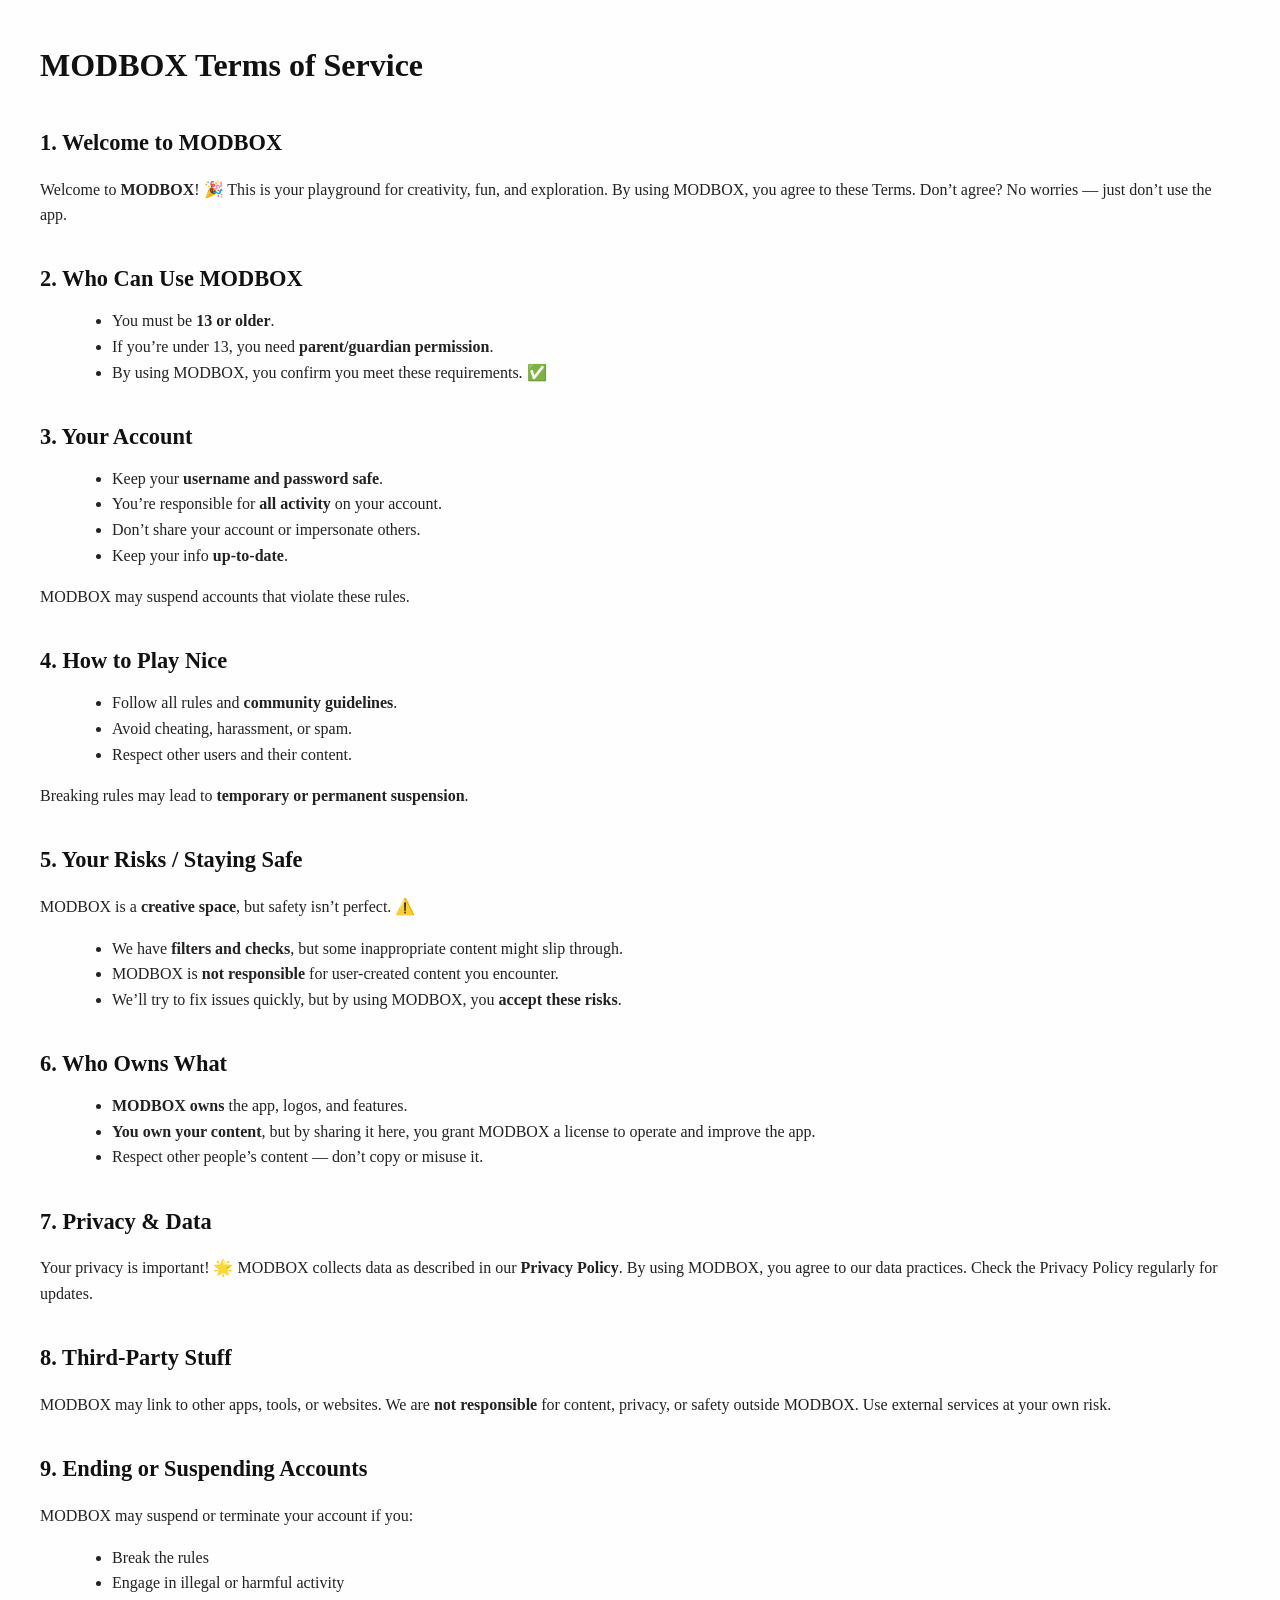
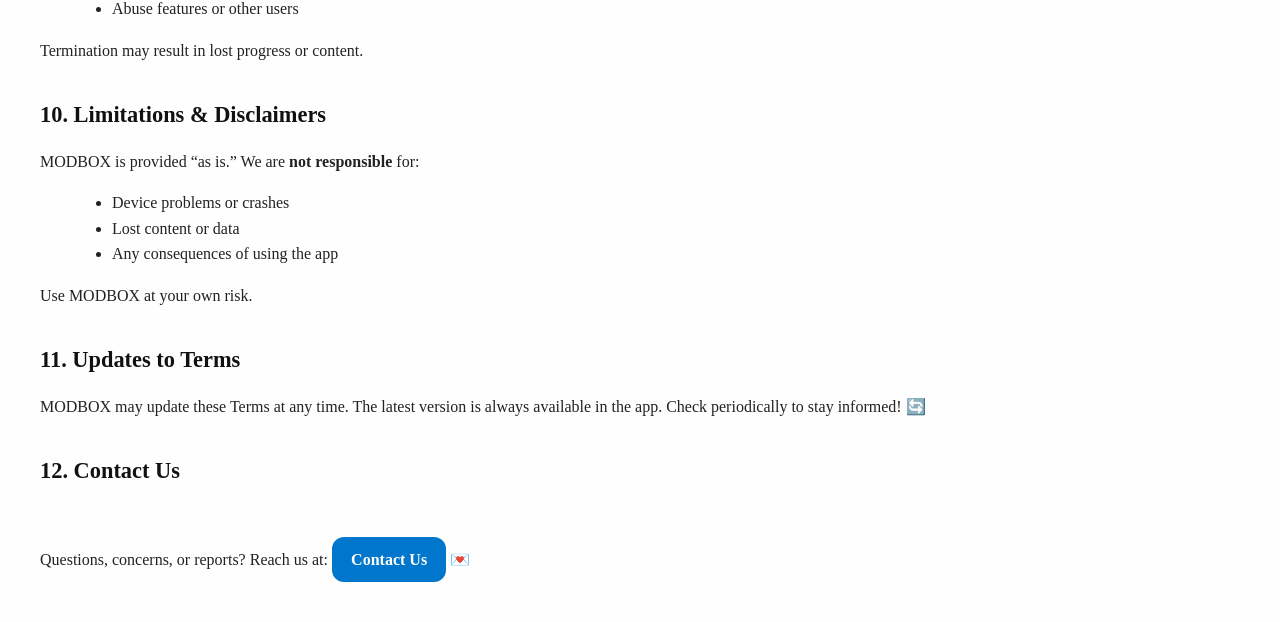
==== client/src/notices/terms_of_service.html @ b89767fa "Create terms_of_service.html" ====
<!DOCTYPE html>
<html lang="en">
<head>
    <meta charset="UTF-8">
    <meta name="viewport" content="width=device-width, initial-scale=1.0">
    <title>MODBOX - Terms of Service</title>
    <script>
        document.body.style.fontFamily = "Arial, sans-serif";
    </script>
    <style>
        body {
            margin: 40px;
            line-height: 1.6;
            color: #222;
            background-color: #fefefe;
        }
        h1, h2 {
            color: #111;
        }
        h1 {
            font-size: 2em;
            margin-bottom: 0.5em;
        }
        h2 {
            font-size: 1.4em;
            margin-top: 1.5em;
            margin-bottom: 0.5em;
        }
        p {
            margin-bottom: 1em;
        }
        ul {
            margin: 0.5em 0 1em 2em;
        }
        a.button {
            display: inline-block;
            margin-top: 2em;
            padding: 0.6em 1.2em;
            background-color: #0077cc;
            color: white;
            text-decoration: none;
            border-radius: 12px;
            font-weight: bold;
        }
        a.button:hover {
            background-color: #005fa3;
        }
    </style>
</head>
<body>
    <h1>MODBOX Terms of Service</h1>

    <h2>1. Welcome to MODBOX</h2>
    <p>Welcome to <strong>MODBOX</strong>! 🎉 This is your playground for creativity, fun, and exploration. By using MODBOX, you agree to these Terms. Don’t agree? No worries — just don’t use the app.</p>

    <h2>2. Who Can Use MODBOX</h2>
    <ul>
        <li>You must be <strong>13 or older</strong>.</li>
        <li>If you’re under 13, you need <strong>parent/guardian permission</strong>.</li>
        <li>By using MODBOX, you confirm you meet these requirements. ✅</li>
    </ul>

    <h2>3. Your Account</h2>
    <ul>
        <li>Keep your <strong>username and password safe</strong>.</li>
        <li>You’re responsible for <strong>all activity</strong> on your account.</li>
        <li>Don’t share your account or impersonate others.</li>
        <li>Keep your info <strong>up-to-date</strong>.</li>
    </ul>
    <p>MODBOX may suspend accounts that violate these rules.</p>

    <h2>4. How to Play Nice</h2>
    <ul>
        <li>Follow all rules and <strong>community guidelines</strong>.</li>
        <li>Avoid cheating, harassment, or spam.</li>
        <li>Respect other users and their content.</li>
    </ul>
    <p>Breaking rules may lead to <strong>temporary or permanent suspension</strong>.</p>

    <h2>5. Your Risks / Staying Safe</h2>
    <p>MODBOX is a <strong>creative space</strong>, but safety isn’t perfect. ⚠️</p>
    <ul>
        <li>We have <strong>filters and checks</strong>, but some inappropriate content might slip through.</li>
        <li>MODBOX is <strong>not responsible</strong> for user-created content you encounter.</li>
        <li>We’ll try to fix issues quickly, but by using MODBOX, you <strong>accept these risks</strong>.</li>
    </ul>

    <h2>6. Who Owns What</h2>
    <ul>
        <li><strong>MODBOX owns</strong> the app, logos, and features.</li>
        <li><strong>You own your content</strong>, but by sharing it here, you grant MODBOX a license to operate and improve the app.</li>
        <li>Respect other people’s content — don’t copy or misuse it.</li>
    </ul>

    <h2>7. Privacy & Data</h2>
    <p>Your privacy is important! 🌟 MODBOX collects data as described in our <strong>Privacy Policy</strong>. By using MODBOX, you agree to our data practices. Check the Privacy Policy regularly for updates.</p>

    <h2>8. Third-Party Stuff</h2>
    <p>MODBOX may link to other apps, tools, or websites. We are <strong>not responsible</strong> for content, privacy, or safety outside MODBOX. Use external services at your own risk.</p>

    <h2>9. Ending or Suspending Accounts</h2>
    <p>MODBOX may suspend or terminate your account if you:</p>
    <ul>
        <li>Break the rules</li>
        <li>Engage in illegal or harmful activity</li>
        <li>Abuse features or other users</li>
    </ul>
    <p>Termination may result in lost progress or content.</p>

    <h2>10. Limitations & Disclaimers</h2>
    <p>MODBOX is provided “as is.” We are <strong>not responsible</strong> for:</p>
    <ul>
        <li>Device problems or crashes</li>
        <li>Lost content or data</li>
        <li>Any consequences of using the app</li>
    </ul>
    <p>Use MODBOX at your own risk.</p>

    <h2>11. Updates to Terms</h2>
    <p>MODBOX may update these Terms at any time. The latest version is always available in the app. Check periodically to stay informed! 🔄</p>

    <h2>12. Contact Us</h2>
    <p>Questions, concerns, or reports? Reach us at: <a href="#" class="button">Contact Us</a> 💌</p>

</body>
</html>
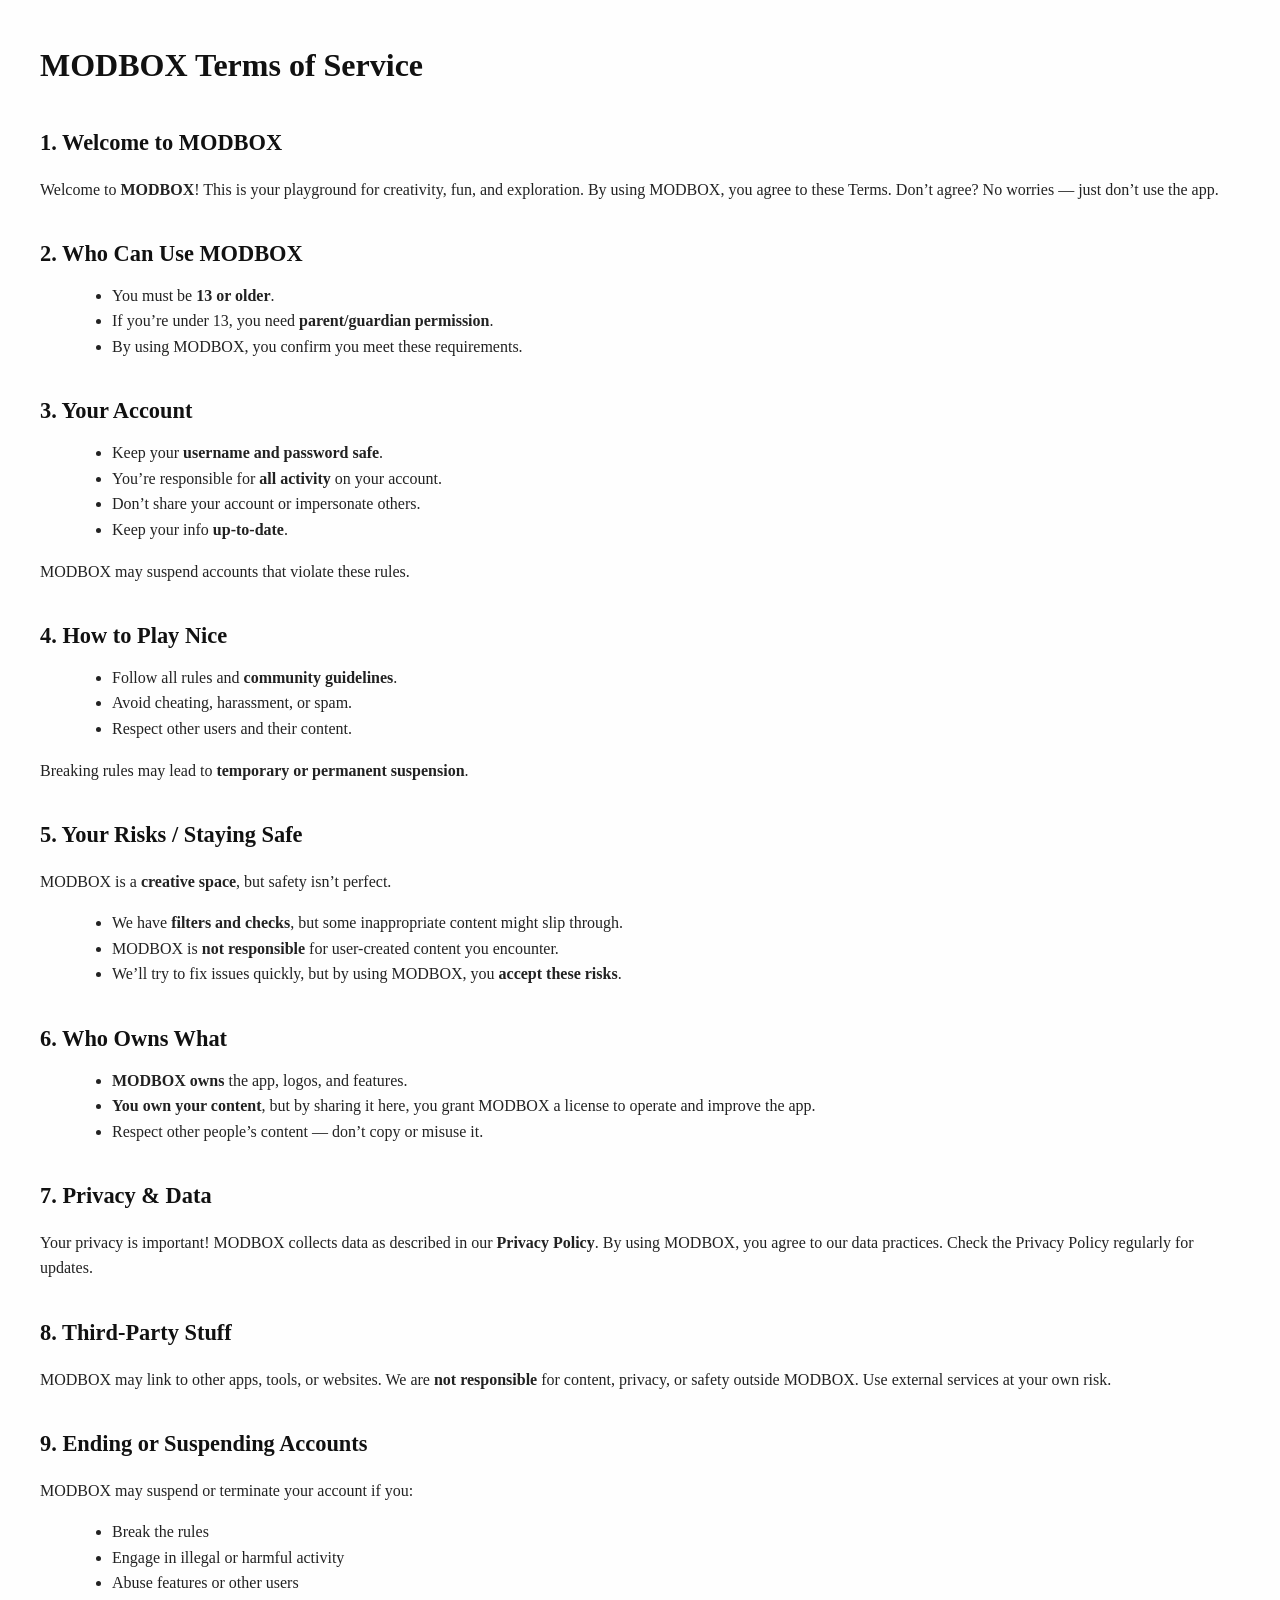
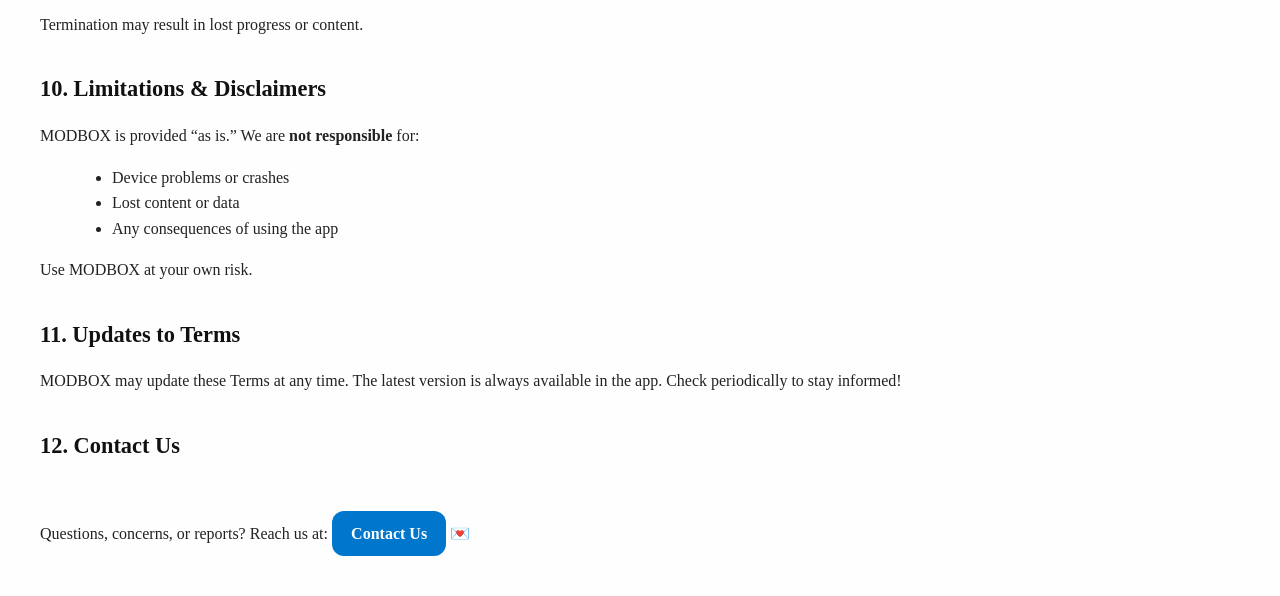
==== commit 3e96463a: "Update terms_of_service.html" ====
--- a/client/src/notices/terms_of_service.html
+++ b/client/src/notices/terms_of_service.html
@@ -51,13 +51,13 @@
     <h1>MODBOX Terms of Service</h1>
 
     <h2>1. Welcome to MODBOX</h2>
-    <p>Welcome to <strong>MODBOX</strong>! 🎉 This is your playground for creativity, fun, and exploration. By using MODBOX, you agree to these Terms. Don’t agree? No worries — just don’t use the app.</p>
+    <p>Welcome to <strong>MODBOX</strong>! This is your playground for creativity, fun, and exploration. By using MODBOX, you agree to these Terms. Don’t agree? No worries — just don’t use the app.</p>
 
     <h2>2. Who Can Use MODBOX</h2>
     <ul>
         <li>You must be <strong>13 or older</strong>.</li>
         <li>If you’re under 13, you need <strong>parent/guardian permission</strong>.</li>
-        <li>By using MODBOX, you confirm you meet these requirements. ✅</li>
+        <li>By using MODBOX, you confirm you meet these requirements.</li>
     </ul>
 
     <h2>3. Your Account</h2>
@@ -78,7 +78,7 @@
     <p>Breaking rules may lead to <strong>temporary or permanent suspension</strong>.</p>
 
     <h2>5. Your Risks / Staying Safe</h2>
-    <p>MODBOX is a <strong>creative space</strong>, but safety isn’t perfect. ⚠️</p>
+    <p>MODBOX is a <strong>creative space</strong>, but safety isn’t perfect. </p>
     <ul>
         <li>We have <strong>filters and checks</strong>, but some inappropriate content might slip through.</li>
         <li>MODBOX is <strong>not responsible</strong> for user-created content you encounter.</li>
@@ -93,7 +93,7 @@
     </ul>
 
     <h2>7. Privacy & Data</h2>
-    <p>Your privacy is important! 🌟 MODBOX collects data as described in our <strong>Privacy Policy</strong>. By using MODBOX, you agree to our data practices. Check the Privacy Policy regularly for updates.</p>
+    <p>Your privacy is important!  MODBOX collects data as described in our <strong>Privacy Policy</strong>. By using MODBOX, you agree to our data practices. Check the Privacy Policy regularly for updates.</p>
 
     <h2>8. Third-Party Stuff</h2>
     <p>MODBOX may link to other apps, tools, or websites. We are <strong>not responsible</strong> for content, privacy, or safety outside MODBOX. Use external services at your own risk.</p>
@@ -117,7 +117,7 @@
     <p>Use MODBOX at your own risk.</p>
 
     <h2>11. Updates to Terms</h2>
-    <p>MODBOX may update these Terms at any time. The latest version is always available in the app. Check periodically to stay informed! 🔄</p>
+    <p>MODBOX may update these Terms at any time. The latest version is always available in the app. Check periodically to stay informed! </p>
 
     <h2>12. Contact Us</h2>
     <p>Questions, concerns, or reports? Reach us at: <a href="#" class="button">Contact Us</a> 💌</p>
